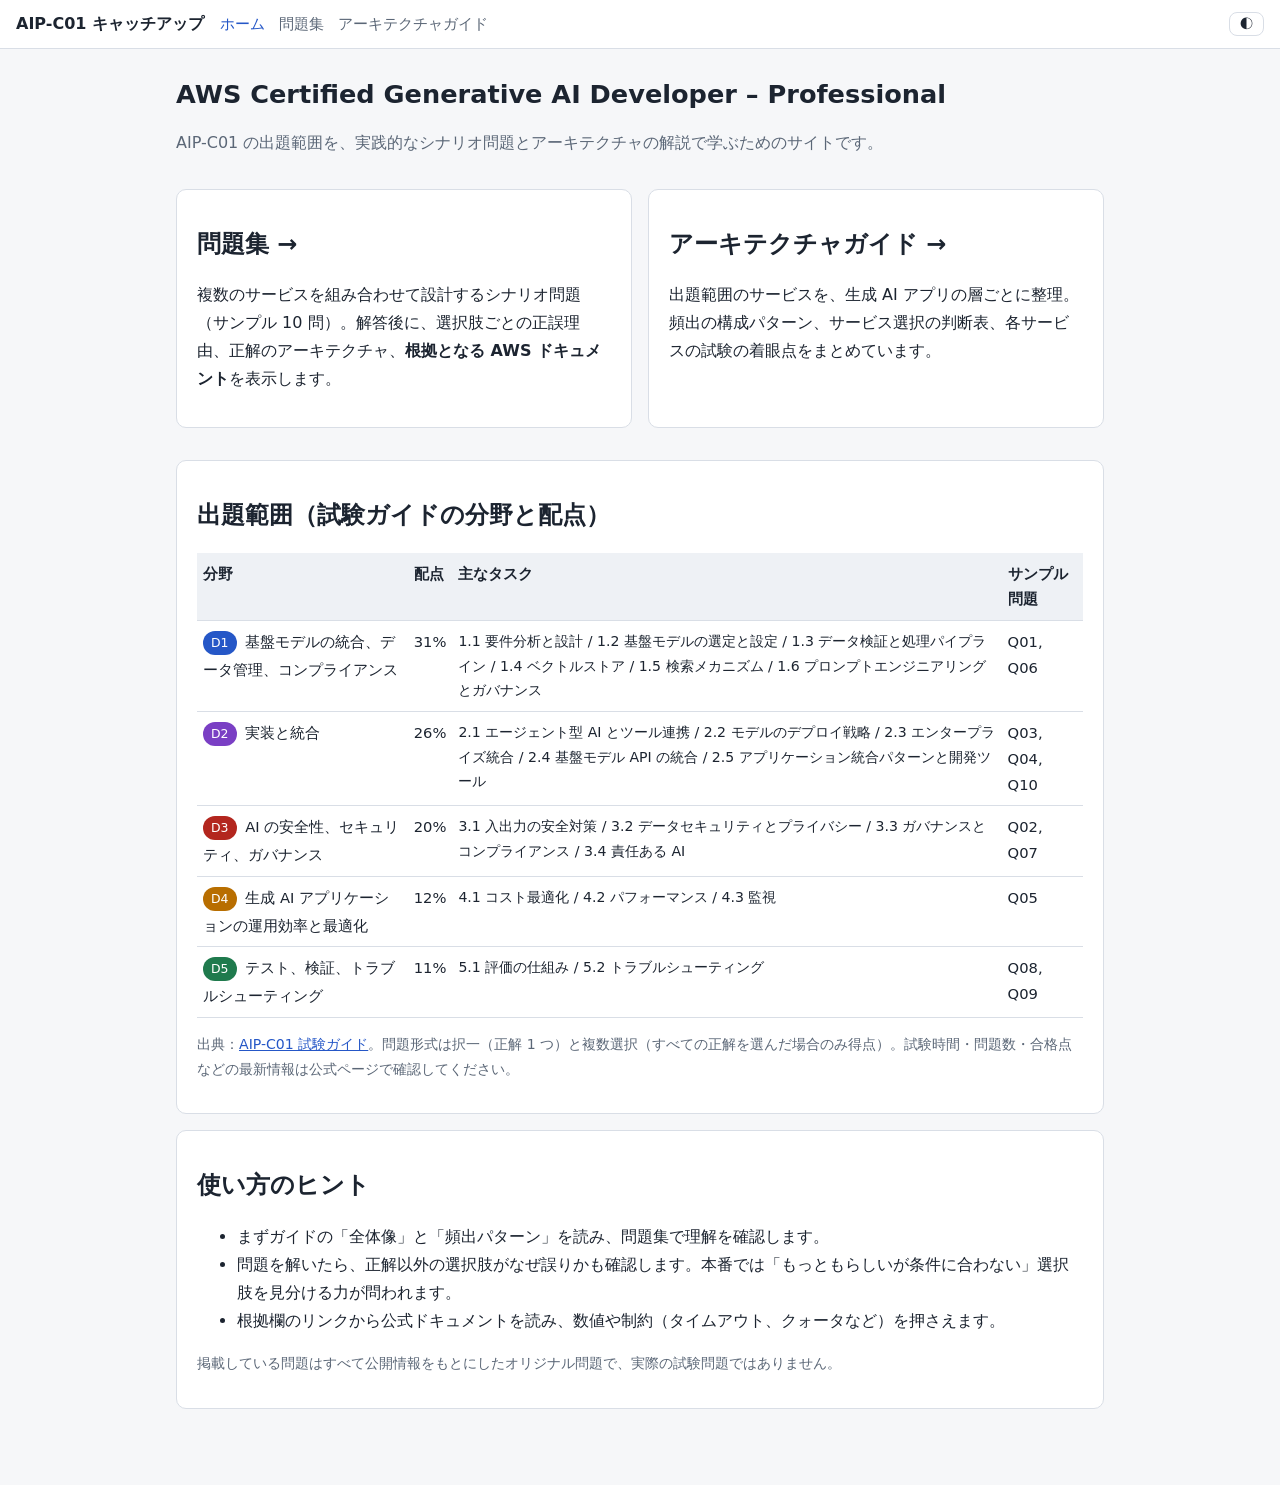
==== index.html @ c1d3a700 "Add AIP-C01 question bank (10 sample questions) and architecture guide - quiz.html: scenario questio" ====
<!doctype html>
<html lang="ja">
<head>
  <meta charset="utf-8">
  <meta name="viewport" content="width=device-width, initial-scale=1">
  <title>AIP-C01 キャッチアップ</title>
  <link rel="stylesheet" href="css/style.css">
  <script src="js/common.js"></script>
</head>
<body>
  <header class="topbar">
    <a href="index.html" class="brand">AIP-C01 キャッチアップ</a>
    <nav class="nav">
      <a href="index.html" class="active">ホーム</a>
      <a href="quiz.html">問題集</a>
      <a href="guide.html">アーキテクチャガイド</a>
    </nav>
    <span class="spacer"></span>
    <button id="themeBtn" class="icon-btn" type="button" aria-label="テーマ切替">◐</button>
  </header>

  <main class="wrap">
    <div class="hero">
      <h1>AWS Certified Generative AI Developer – Professional</h1>
      <p class="muted">AIP-C01 の出題範囲を、実践的なシナリオ問題とアーキテクチャの解説で学ぶためのサイトです。</p>
    </div>

    <div class="grid">
      <a class="card" href="quiz.html" style="text-decoration:none;color:inherit">
        <h2>問題集 →</h2>
        <p>複数のサービスを組み合わせて設計するシナリオ問題（サンプル 10 問）。解答後に、選択肢ごとの正誤理由、正解のアーキテクチャ、<b>根拠となる AWS ドキュメント</b>を表示します。</p>
      </a>
      <a class="card" href="guide.html" style="text-decoration:none;color:inherit">
        <h2>アーキテクチャガイド →</h2>
        <p>出題範囲のサービスを、生成 AI アプリの層ごとに整理。頻出の構成パターン、サービス選択の判断表、各サービスの試験の着眼点をまとめています。</p>
      </a>
    </div>

    <div class="card">
      <h2>出題範囲（試験ガイドの分野と配点）</h2>
      <div class="table-scroll"><table>
        <thead><tr><th>分野</th><th>配点</th><th>主なタスク</th><th>サンプル問題</th></tr></thead>
        <tbody>
          <tr><td><span class="tag dtag d1">D1</span> 基盤モデルの統合、データ管理、コンプライアンス</td><td>31%</td><td class="small">1.1 要件分析と設計 / 1.2 基盤モデルの選定と設定 / 1.3 データ検証と処理パイプライン / 1.4 ベクトルストア / 1.5 検索メカニズム / 1.6 プロンプトエンジニアリングとガバナンス</td><td>Q01, Q06</td></tr>
          <tr><td><span class="tag dtag d2">D2</span> 実装と統合</td><td>26%</td><td class="small">2.1 エージェント型 AI とツール連携 / 2.2 モデルのデプロイ戦略 / 2.3 エンタープライズ統合 / 2.4 基盤モデル API の統合 / 2.5 アプリケーション統合パターンと開発ツール</td><td>Q03, Q04, Q10</td></tr>
          <tr><td><span class="tag dtag d3">D3</span> AI の安全性、セキュリティ、ガバナンス</td><td>20%</td><td class="small">3.1 入出力の安全対策 / 3.2 データセキュリティとプライバシー / 3.3 ガバナンスとコンプライアンス / 3.4 責任ある AI</td><td>Q02, Q07</td></tr>
          <tr><td><span class="tag dtag d4">D4</span> 生成 AI アプリケーションの運用効率と最適化</td><td>12%</td><td class="small">4.1 コスト最適化 / 4.2 パフォーマンス / 4.3 監視</td><td>Q05</td></tr>
          <tr><td><span class="tag dtag d5">D5</span> テスト、検証、トラブルシューティング</td><td>11%</td><td class="small">5.1 評価の仕組み / 5.2 トラブルシューティング</td><td>Q08, Q09</td></tr>
        </tbody>
      </table></div>
      <p class="small muted">出典：<a href="https://docs.aws.amazon.com/ja_jp/aws-certification/latest/ai-professional-01/ai-professional-01.html" target="_blank" rel="noopener">AIP-C01 試験ガイド</a>。問題形式は択一（正解 1 つ）と複数選択（すべての正解を選んだ場合のみ得点）。試験時間・問題数・合格点などの最新情報は公式ページで確認してください。</p>
    </div>

    <div class="card">
      <h2>使い方のヒント</h2>
      <ul>
        <li>まずガイドの「全体像」と「頻出パターン」を読み、問題集で理解を確認します。</li>
        <li>問題を解いたら、正解以外の選択肢がなぜ誤りかも確認します。本番では「もっともらしいが条件に合わない」選択肢を見分ける力が問われます。</li>
        <li>根拠欄のリンクから公式ドキュメントを読み、数値や制約（タイムアウト、クォータなど）を押さえます。</li>
      </ul>
      <p class="small muted">掲載している問題はすべて公開情報をもとにしたオリジナル問題で、実際の試験問題ではありません。</p>
    </div>
  </main>
</body>
</html>
---- css/style.css ----
[hidden] { display: none !important; }
:root {
  --bg: #f6f7f9;
  --surface: #ffffff;
  --surface-2: #eef1f5;
  --text: #1c2430;
  --muted: #5b6777;
  --border: #d9dee6;
  --accent: #2557c7;
  --accent-soft: #e5edfc;
  --ok: #1f7a4d;
  --ok-soft: #e3f4ea;
  --ng: #b3261e;
  --ng-soft: #fbe7e5;
  --warn-soft: #fff4d6;
  --radius: 10px;
  --d1: #2557c7; --d2: #7a3fc4; --d3: #b3261e; --d4: #b86e00; --d5: #1f7a4d;
}
@media (prefers-color-scheme: dark) {
  :root:not([data-theme="light"]) {
    --bg: #12161c; --surface: #1b2129; --surface-2: #232a34; --text: #e6eaf0; --muted: #9aa5b4;
    --border: #2f3844; --accent: #7ea6ff; --accent-soft: #1f2c47; --ok: #5cc98f; --ok-soft: #173326;
    --ng: #ff8a80; --ng-soft: #3a1d1b; --warn-soft: #3a3016;
    --d1: #7ea6ff; --d2: #c39bff; --d3: #ff8a80; --d4: #ffbf5c; --d5: #5cc98f;
  }
}
:root[data-theme="dark"] {
  --bg: #12161c; --surface: #1b2129; --surface-2: #232a34; --text: #e6eaf0; --muted: #9aa5b4;
  --border: #2f3844; --accent: #7ea6ff; --accent-soft: #1f2c47; --ok: #5cc98f; --ok-soft: #173326;
  --ng: #ff8a80; --ng-soft: #3a1d1b; --warn-soft: #3a3016;
  --d1: #7ea6ff; --d2: #c39bff; --d3: #ff8a80; --d4: #ffbf5c; --d5: #5cc98f;
}

* { box-sizing: border-box; }
html { -webkit-text-size-adjust: 100%; }
body {
  margin: 0; background: var(--bg); color: var(--text);
  font-family: system-ui, -apple-system, "Hiragino Sans", "Noto Sans JP", "Yu Gothic UI", sans-serif;
  line-height: 1.75; font-size: 16px;
}
a { color: var(--accent); }
h1, h2, h3, h4 { line-height: 1.4; }
code { background: var(--surface-2); padding: 0 4px; border-radius: 4px; font-size: .92em; }

.topbar {
  position: sticky; top: 0; z-index: 10; background: var(--surface); border-bottom: 1px solid var(--border);
  display: flex; align-items: center; gap: 16px; padding: 10px 16px; flex-wrap: wrap;
}
.brand { font-weight: 700; text-decoration: none; color: var(--text); }
.nav { display: flex; gap: 14px; flex-wrap: wrap; font-size: .95rem; }
.nav a { text-decoration: none; color: var(--muted); }
.nav a.active, .nav a:hover { color: var(--accent); }
.spacer { flex: 1; }
.icon-btn { background: none; border: 1px solid var(--border); color: var(--text); border-radius: 8px; padding: 2px 10px; cursor: pointer; }

.wrap { max-width: 960px; margin: 0 auto; padding: 20px 16px 60px; }
.card { background: var(--surface); border: 1px solid var(--border); border-radius: var(--radius); padding: 18px 20px; margin: 16px 0; }
.muted { color: var(--muted); }
.small { font-size: .88rem; }
.grid { display: grid; grid-template-columns: repeat(auto-fit, minmax(260px, 1fr)); gap: 16px; }
.hero h1 { margin: 8px 0 4px; font-size: 1.6rem; }

.btn { display: inline-block; border: 1px solid var(--border); background: var(--surface); color: var(--text);
  border-radius: 8px; padding: 8px 16px; cursor: pointer; font: inherit; text-decoration: none; }
.btn.primary { background: var(--accent); border-color: var(--accent); color: #fff; }
:root[data-theme="dark"] .btn.primary { color: #0d1320; }
@media (prefers-color-scheme: dark) { :root:not([data-theme="light"]) .btn.primary { color: #0d1320; } }
.btn:disabled { opacity: .5; cursor: not-allowed; }

table { width: 100%; border-collapse: collapse; font-size: .92rem; }
th, td { border-bottom: 1px solid var(--border); padding: 8px 6px; text-align: left; vertical-align: top; }
th { background: var(--surface-2); }
.table-scroll { overflow-x: auto; }

.tag { display: inline-block; font-size: .78rem; padding: 1px 8px; border-radius: 999px; background: var(--surface-2); color: var(--muted); margin: 2px 4px 2px 0; }
.dtag { color: #fff; }
.dtag.d1 { background: var(--d1); } .dtag.d2 { background: var(--d2); } .dtag.d3 { background: var(--d3); }
.dtag.d4 { background: var(--d4); } .dtag.d5 { background: var(--d5); }
:root[data-theme="dark"] .dtag { color: #0d1320; }
@media (prefers-color-scheme: dark) { :root:not([data-theme="light"]) .dtag { color: #0d1320; } }

/* ---- 問題集 ---- */
.qhead { display: flex; justify-content: space-between; align-items: center; gap: 8px; flex-wrap: wrap; }
.progress { height: 6px; background: var(--surface-2); border-radius: 999px; overflow: hidden; margin: 8px 0 14px; }
.progress > div { height: 100%; background: var(--accent); width: 0; transition: width .2s; }
.qtext { font-size: 1.05rem; font-weight: 600; margin: 8px 0; white-space: pre-wrap; }
.hint { color: var(--accent); font-weight: 600; font-size: .92rem; }
.choices { display: grid; gap: 10px; margin: 12px 0; }
.choice { display: flex; gap: 10px; align-items: flex-start; border: 1px solid var(--border); border-radius: 8px; padding: 10px 12px; cursor: pointer; background: var(--surface); }
.choice input { margin-top: 6px; }
.choice.sel { border-color: var(--accent); background: var(--accent-soft); }
.choice.correct { border-color: var(--ok); background: var(--ok-soft); }
.choice.wrong { border-color: var(--ng); background: var(--ng-soft); }
.choice .why { display: block; margin-top: 6px; font-size: .9rem; color: var(--muted); }
.choice .label { font-weight: 700; min-width: 1.4em; }
.actions { display: flex; gap: 10px; flex-wrap: wrap; justify-content: flex-end; }
.result-banner { font-weight: 700; padding: 8px 12px; border-radius: 8px; margin: 10px 0; }
.result-banner.ok { background: var(--ok-soft); color: var(--ok); }
.result-banner.ng { background: var(--ng-soft); color: var(--ng); }
.flow { counter-reset: step; list-style: none; padding: 0; margin: 8px 0; }
.flow li { position: relative; padding: 6px 10px 6px 40px; margin: 6px 0; background: var(--surface-2); border-radius: 8px; }
.flow li::before { counter-increment: step; content: counter(step); position: absolute; left: 10px; top: 7px;
  width: 22px; height: 22px; border-radius: 50%; background: var(--accent); color: var(--surface); font-size: .8rem; text-align: center; line-height: 22px; font-weight: 700; }
.evidence { border-left: 3px solid var(--accent); padding: 4px 0 4px 12px; margin: 10px 0; }
.evidence .point { display: block; font-size: .92rem; }
.filters { display: flex; gap: 8px; flex-wrap: wrap; }
.filters label { border: 1px solid var(--border); border-radius: 999px; padding: 2px 12px; cursor: pointer; font-size: .9rem; }
.filters input { margin-right: 4px; }
.score { font-size: 2rem; font-weight: 800; }
.review-item { border-top: 1px solid var(--border); padding: 10px 0; }

/* ---- ガイド ---- */
.toc { columns: 2 220px; font-size: .92rem; }
.toc a { text-decoration: none; }
.svc { border: 1px solid var(--border); border-radius: var(--radius); padding: 14px 16px; margin: 12px 0; background: var(--surface); }
.svc h4 { margin: 0 0 6px; font-size: 1.05rem; }
.svc dl { margin: 0; display: grid; grid-template-columns: 7.5em 1fr; gap: 4px 10px; font-size: .93rem; }
.svc dt { color: var(--muted); font-weight: 600; }
.svc dd { margin: 0; }
@media (max-width: 560px) { .svc dl { grid-template-columns: 1fr; } .svc dt { margin-top: 6px; } }
.cat { margin-top: 36px; }
.cat > h3 { border-bottom: 2px solid var(--accent); padding-bottom: 4px; }
.note { background: var(--warn-soft); border-radius: 8px; padding: 10px 14px; font-size: .92rem; }

.arch { display: flex; flex-wrap: wrap; align-items: stretch; gap: 6px; margin: 10px 0; }
.arch .node { background: var(--accent-soft); border: 1px solid var(--accent); border-radius: 8px; padding: 6px 10px; font-size: .88rem; flex: 0 1 auto; }
.arch .node b { display: block; font-size: .92rem; }
.arch .arrow { align-self: center; color: var(--muted); font-weight: 700; }
.arch .node.side { background: var(--surface-2); border-style: dashed; border-color: var(--border); }
.layers { display: grid; gap: 8px; }
.layer { display: grid; grid-template-columns: 9em 1fr; gap: 10px; align-items: center; }
.layer .lname { font-weight: 700; font-size: .9rem; }
.layer .lsvcs { display: flex; flex-wrap: wrap; gap: 6px; }
.layer .lsvcs span { background: var(--surface-2); border: 1px solid var(--border); border-radius: 6px; padding: 2px 8px; font-size: .85rem; }
@media (max-width: 560px) { .layer { grid-template-columns: 1fr; } }
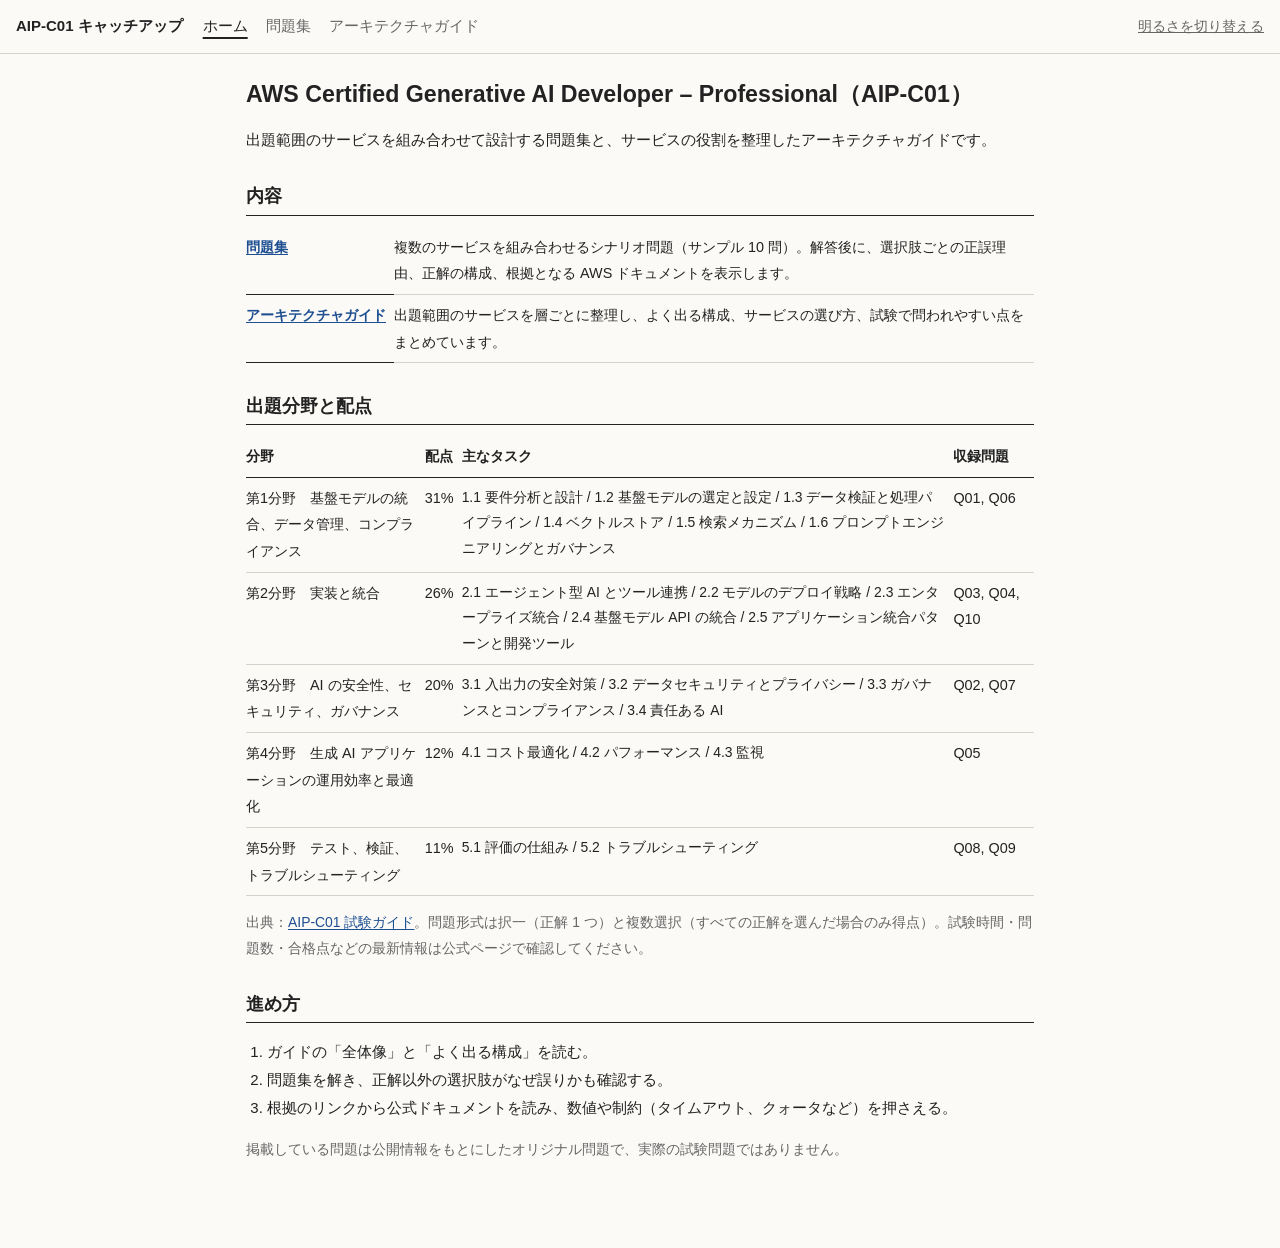
==== commit 7ab61f6e: "Plain study-book UI, balanced choice lengths, show exam domain and topic - Restyle all pages without" ====
--- a/index.html
+++ b/index.html
@@ -2,6 +2,8 @@
 <html lang="ja">
 <head>
   <meta charset="utf-8">
+  <meta http-equiv="Content-Security-Policy" content="default-src 'self'; script-src 'self'; style-src 'self' 'unsafe-inline'; img-src 'self' data:; object-src 'none'; base-uri 'none'; form-action 'none'">
+  <meta name="referrer" content="strict-origin-when-cross-origin">
   <meta name="viewport" content="width=device-width, initial-scale=1">
   <title>AIP-C01 キャッチアップ</title>
   <link rel="stylesheet" href="css/style.css">
@@ -16,50 +18,41 @@
       <a href="guide.html">アーキテクチャガイド</a>
     </nav>
     <span class="spacer"></span>
-    <button id="themeBtn" class="icon-btn" type="button" aria-label="テーマ切替">◐</button>
+    <button id="themeBtn" class="icon-btn" type="button">明るさを切り替える</button>
   </header>
 
   <main class="wrap">
-    <div class="hero">
-      <h1>AWS Certified Generative AI Developer – Professional</h1>
-      <p class="muted">AIP-C01 の出題範囲を、実践的なシナリオ問題とアーキテクチャの解説で学ぶためのサイトです。</p>
-    </div>
+    <h1>AWS Certified Generative AI Developer – Professional（AIP-C01）</h1>
+    <p>出題範囲のサービスを組み合わせて設計する問題集と、サービスの役割を整理したアーキテクチャガイドです。</p>
 
-    <div class="grid">
-      <a class="card" href="quiz.html" style="text-decoration:none;color:inherit">
-        <h2>問題集 →</h2>
-        <p>複数のサービスを組み合わせて設計するシナリオ問題（サンプル 10 問）。解答後に、選択肢ごとの正誤理由、正解のアーキテクチャ、<b>根拠となる AWS ドキュメント</b>を表示します。</p>
-      </a>
-      <a class="card" href="guide.html" style="text-decoration:none;color:inherit">
-        <h2>アーキテクチャガイド →</h2>
-        <p>出題範囲のサービスを、生成 AI アプリの層ごとに整理。頻出の構成パターン、サービス選択の判断表、各サービスの試験の着眼点をまとめています。</p>
-      </a>
-    </div>
+    <h2>内容</h2>
+    <table>
+      <tbody>
+        <tr><th><a href="quiz.html">問題集</a></th><td>複数のサービスを組み合わせるシナリオ問題（サンプル 10 問）。解答後に、選択肢ごとの正誤理由、正解の構成、根拠となる AWS ドキュメントを表示します。</td></tr>
+        <tr><th><a href="guide.html">アーキテクチャガイド</a></th><td>出題範囲のサービスを層ごとに整理し、よく出る構成、サービスの選び方、試験で問われやすい点をまとめています。</td></tr>
+      </tbody>
+    </table>
 
-    <div class="card">
-      <h2>出題範囲（試験ガイドの分野と配点）</h2>
-      <div class="table-scroll"><table>
-        <thead><tr><th>分野</th><th>配点</th><th>主なタスク</th><th>サンプル問題</th></tr></thead>
-        <tbody>
-          <tr><td><span class="tag dtag d1">D1</span> 基盤モデルの統合、データ管理、コンプライアンス</td><td>31%</td><td class="small">1.1 要件分析と設計 / 1.2 基盤モデルの選定と設定 / 1.3 データ検証と処理パイプライン / 1.4 ベクトルストア / 1.5 検索メカニズム / 1.6 プロンプトエンジニアリングとガバナンス</td><td>Q01, Q06</td></tr>
-          <tr><td><span class="tag dtag d2">D2</span> 実装と統合</td><td>26%</td><td class="small">2.1 エージェント型 AI とツール連携 / 2.2 モデルのデプロイ戦略 / 2.3 エンタープライズ統合 / 2.4 基盤モデル API の統合 / 2.5 アプリケーション統合パターンと開発ツール</td><td>Q03, Q04, Q10</td></tr>
-          <tr><td><span class="tag dtag d3">D3</span> AI の安全性、セキュリティ、ガバナンス</td><td>20%</td><td class="small">3.1 入出力の安全対策 / 3.2 データセキュリティとプライバシー / 3.3 ガバナンスとコンプライアンス / 3.4 責任ある AI</td><td>Q02, Q07</td></tr>
-          <tr><td><span class="tag dtag d4">D4</span> 生成 AI アプリケーションの運用効率と最適化</td><td>12%</td><td class="small">4.1 コスト最適化 / 4.2 パフォーマンス / 4.3 監視</td><td>Q05</td></tr>
-          <tr><td><span class="tag dtag d5">D5</span> テスト、検証、トラブルシューティング</td><td>11%</td><td class="small">5.1 評価の仕組み / 5.2 トラブルシューティング</td><td>Q08, Q09</td></tr>
-        </tbody>
-      </table></div>
-      <p class="small muted">出典：<a href="https://docs.aws.amazon.com/ja_jp/aws-certification/latest/ai-professional-01/ai-professional-01.html" target="_blank" rel="noopener">AIP-C01 試験ガイド</a>。問題形式は択一（正解 1 つ）と複数選択（すべての正解を選んだ場合のみ得点）。試験時間・問題数・合格点などの最新情報は公式ページで確認してください。</p>
-    </div>
+    <h2>出題分野と配点</h2>
+    <div class="table-scroll"><table>
+      <thead><tr><th>分野</th><th>配点</th><th>主なタスク</th><th>収録問題</th></tr></thead>
+      <tbody>
+        <tr><td>第1分野　基盤モデルの統合、データ管理、コンプライアンス</td><td>31%</td><td class="small">1.1 要件分析と設計 / 1.2 基盤モデルの選定と設定 / 1.3 データ検証と処理パイプライン / 1.4 ベクトルストア / 1.5 検索メカニズム / 1.6 プロンプトエンジニアリングとガバナンス</td><td>Q01, Q06</td></tr>
+        <tr><td>第2分野　実装と統合</td><td>26%</td><td class="small">2.1 エージェント型 AI とツール連携 / 2.2 モデルのデプロイ戦略 / 2.3 エンタープライズ統合 / 2.4 基盤モデル API の統合 / 2.5 アプリケーション統合パターンと開発ツール</td><td>Q03, Q04, Q10</td></tr>
+        <tr><td>第3分野　AI の安全性、セキュリティ、ガバナンス</td><td>20%</td><td class="small">3.1 入出力の安全対策 / 3.2 データセキュリティとプライバシー / 3.3 ガバナンスとコンプライアンス / 3.4 責任ある AI</td><td>Q02, Q07</td></tr>
+        <tr><td>第4分野　生成 AI アプリケーションの運用効率と最適化</td><td>12%</td><td class="small">4.1 コスト最適化 / 4.2 パフォーマンス / 4.3 監視</td><td>Q05</td></tr>
+        <tr><td>第5分野　テスト、検証、トラブルシューティング</td><td>11%</td><td class="small">5.1 評価の仕組み / 5.2 トラブルシューティング</td><td>Q08, Q09</td></tr>
+      </tbody>
+    </table></div>
+    <p class="small muted">出典：<a href="https://docs.aws.amazon.com/ja_jp/aws-certification/latest/ai-professional-01/ai-professional-01.html" target="_blank" rel="noopener">AIP-C01 試験ガイド</a>。問題形式は択一（正解 1 つ）と複数選択（すべての正解を選んだ場合のみ得点）。試験時間・問題数・合格点などの最新情報は公式ページで確認してください。</p>
 
-    <div class="card">
-      <h2>使い方のヒント</h2>
-      <ul>
-        <li>まずガイドの「全体像」と「頻出パターン」を読み、問題集で理解を確認します。</li>
-        <li>問題を解いたら、正解以外の選択肢がなぜ誤りかも確認します。本番では「もっともらしいが条件に合わない」選択肢を見分ける力が問われます。</li>
-        <li>根拠欄のリンクから公式ドキュメントを読み、数値や制約（タイムアウト、クォータなど）を押さえます。</li>
-      </ul>
-      <p class="small muted">掲載している問題はすべて公開情報をもとにしたオリジナル問題で、実際の試験問題ではありません。</p>
-    </div>
+    <h2>進め方</h2>
+    <ol>
+      <li>ガイドの「全体像」と「よく出る構成」を読む。</li>
+      <li>問題集を解き、正解以外の選択肢がなぜ誤りかも確認する。</li>
+      <li>根拠のリンクから公式ドキュメントを読み、数値や制約（タイムアウト、クォータなど）を押さえる。</li>
+    </ol>
+    <p class="small muted">掲載している問題は公開情報をもとにしたオリジナル問題で、実際の試験問題ではありません。</p>
   </main>
 </body>
 </html>
--- a/css/style.css
+++ b/css/style.css
@@ -1,135 +1,131 @@
 [hidden] { display: none !important; }
+
+/* 参考書のような落ち着いた紙面を目指す。角丸・影・ピル型のバッジは使わない */
 :root {
-  --bg: #f6f7f9;
-  --surface: #ffffff;
-  --surface-2: #eef1f5;
-  --text: #1c2430;
-  --muted: #5b6777;
-  --border: #d9dee6;
-  --accent: #2557c7;
-  --accent-soft: #e5edfc;
-  --ok: #1f7a4d;
-  --ok-soft: #e3f4ea;
-  --ng: #b3261e;
-  --ng-soft: #fbe7e5;
-  --warn-soft: #fff4d6;
-  --radius: 10px;
-  --d1: #2557c7; --d2: #7a3fc4; --d3: #b3261e; --d4: #b86e00; --d5: #1f7a4d;
+  --bg: #fbfaf7;
+  --text: #222;
+  --muted: #666;
+  --rule: #d6d3cc;
+  --rule-strong: #222;
+  --accent: #1d4f91;
+  --mark: #f3efe4;
+  --ok: #1e6b3a;
+  --ng: #a3271f;
 }
 @media (prefers-color-scheme: dark) {
   :root:not([data-theme="light"]) {
-    --bg: #12161c; --surface: #1b2129; --surface-2: #232a34; --text: #e6eaf0; --muted: #9aa5b4;
-    --border: #2f3844; --accent: #7ea6ff; --accent-soft: #1f2c47; --ok: #5cc98f; --ok-soft: #173326;
-    --ng: #ff8a80; --ng-soft: #3a1d1b; --warn-soft: #3a3016;
-    --d1: #7ea6ff; --d2: #c39bff; --d3: #ff8a80; --d4: #ffbf5c; --d5: #5cc98f;
+    --bg: #1a1a1a; --text: #e4e2dd; --muted: #a29f98; --rule: #3a3936; --rule-strong: #e4e2dd;
+    --accent: #8fb4e6; --mark: #2a2824; --ok: #7cc493; --ng: #ef8a80;
   }
 }
 :root[data-theme="dark"] {
-  --bg: #12161c; --surface: #1b2129; --surface-2: #232a34; --text: #e6eaf0; --muted: #9aa5b4;
-  --border: #2f3844; --accent: #7ea6ff; --accent-soft: #1f2c47; --ok: #5cc98f; --ok-soft: #173326;
-  --ng: #ff8a80; --ng-soft: #3a1d1b; --warn-soft: #3a3016;
-  --d1: #7ea6ff; --d2: #c39bff; --d3: #ff8a80; --d4: #ffbf5c; --d5: #5cc98f;
+  --bg: #1a1a1a; --text: #e4e2dd; --muted: #a29f98; --rule: #3a3936; --rule-strong: #e4e2dd;
+  --accent: #8fb4e6; --mark: #2a2824; --ok: #7cc493; --ng: #ef8a80;
 }
 
 * { box-sizing: border-box; }
 html { -webkit-text-size-adjust: 100%; }
 body {
   margin: 0; background: var(--bg); color: var(--text);
-  font-family: system-ui, -apple-system, "Hiragino Sans", "Noto Sans JP", "Yu Gothic UI", sans-serif;
-  line-height: 1.75; font-size: 16px;
+  font-family: "Hiragino Sans", "Hiragino Kaku Gothic ProN", "Noto Sans JP", "Yu Gothic", Meiryo, sans-serif;
+  font-size: 15px; line-height: 1.85;
 }
-a { color: var(--accent); }
-h1, h2, h3, h4 { line-height: 1.4; }
-code { background: var(--surface-2); padding: 0 4px; border-radius: 4px; font-size: .92em; }
+a { color: var(--accent); text-underline-offset: 2px; }
+h1, h2, h3, h4 { line-height: 1.45; font-weight: 700; }
+h1 { font-size: 1.45rem; margin: 0 0 .4em; }
+h2 { font-size: 1.15rem; margin: 1.6em 0 .6em; padding-bottom: .25em; border-bottom: 1px solid var(--rule-strong); }
+h3 { font-size: 1rem; margin: 1.4em 0 .4em; }
+h4 { font-size: .98rem; margin: 0 0 .3em; }
+code { font-family: ui-monospace, Menlo, Consolas, monospace; font-size: .88em; background: var(--mark); padding: 0 3px; }
+ul, ol { padding-left: 1.4em; }
 
-.topbar {
-  position: sticky; top: 0; z-index: 10; background: var(--surface); border-bottom: 1px solid var(--border);
-  display: flex; align-items: center; gap: 16px; padding: 10px 16px; flex-wrap: wrap;
-}
-.brand { font-weight: 700; text-decoration: none; color: var(--text); }
-.nav { display: flex; gap: 14px; flex-wrap: wrap; font-size: .95rem; }
-.nav a { text-decoration: none; color: var(--muted); }
-.nav a.active, .nav a:hover { color: var(--accent); }
+/* ヘッダー */
+.topbar { border-bottom: 1px solid var(--rule); background: var(--bg); }
+.topbar-inner, .topbar { display: flex; align-items: baseline; gap: 20px; flex-wrap: wrap; padding: 12px 16px; }
+.brand { font-weight: 700; color: var(--text); text-decoration: none; }
+.nav { display: flex; gap: 18px; flex-wrap: wrap; font-size: .93rem; }
+.nav a { color: var(--muted); text-decoration: none; }
+.nav a:hover { color: var(--text); }
+.nav a.active { color: var(--text); text-decoration: underline; text-decoration-thickness: 2px; text-underline-offset: 6px; }
 .spacer { flex: 1; }
-.icon-btn { background: none; border: 1px solid var(--border); color: var(--text); border-radius: 8px; padding: 2px 10px; cursor: pointer; }
+.icon-btn { background: none; border: none; color: var(--muted); font: inherit; font-size: .85rem; cursor: pointer; padding: 0; text-decoration: underline; }
 
-.wrap { max-width: 960px; margin: 0 auto; padding: 20px 16px 60px; }
-.card { background: var(--surface); border: 1px solid var(--border); border-radius: var(--radius); padding: 18px 20px; margin: 16px 0; }
+/* 本文 */
+.wrap { max-width: 820px; margin: 0 auto; padding: 24px 16px 72px; }
+.hero { margin-bottom: 8px; }
+.hero h1 { font-size: 1.45rem; }
+.card { margin: 0 0 28px; }
 .muted { color: var(--muted); }
-.small { font-size: .88rem; }
-.grid { display: grid; grid-template-columns: repeat(auto-fit, minmax(260px, 1fr)); gap: 16px; }
-.hero h1 { margin: 8px 0 4px; font-size: 1.6rem; }
+.small { font-size: .87rem; }
+.note { border-left: 3px solid var(--rule-strong); padding: 2px 0 2px 12px; font-size: .9rem; color: var(--muted); margin: 16px 0; }
 
-.btn { display: inline-block; border: 1px solid var(--border); background: var(--surface); color: var(--text);
-  border-radius: 8px; padding: 8px 16px; cursor: pointer; font: inherit; text-decoration: none; }
-.btn.primary { background: var(--accent); border-color: var(--accent); color: #fff; }
-:root[data-theme="dark"] .btn.primary { color: #0d1320; }
-@media (prefers-color-scheme: dark) { :root:not([data-theme="light"]) .btn.primary { color: #0d1320; } }
-.btn:disabled { opacity: .5; cursor: not-allowed; }
+.btn { display: inline-block; font: inherit; font-size: .93rem; padding: 6px 16px; cursor: pointer;
+  border: 1px solid var(--rule-strong); background: transparent; color: var(--text); border-radius: 2px; text-decoration: none; }
+.btn.primary { background: var(--rule-strong); color: var(--bg); }
+.btn:disabled { opacity: .4; cursor: not-allowed; }
+.actions { display: flex; gap: 10px; flex-wrap: wrap; margin-top: 14px; }
 
-table { width: 100%; border-collapse: collapse; font-size: .92rem; }
-th, td { border-bottom: 1px solid var(--border); padding: 8px 6px; text-align: left; vertical-align: top; }
-th { background: var(--surface-2); }
+table { width: 100%; border-collapse: collapse; font-size: .9rem; }
+th, td { border-bottom: 1px solid var(--rule); padding: 7px 8px 7px 0; text-align: left; vertical-align: top; }
+th { border-bottom: 1px solid var(--rule-strong); font-weight: 700; white-space: nowrap; }
 .table-scroll { overflow-x: auto; }
 
-.tag { display: inline-block; font-size: .78rem; padding: 1px 8px; border-radius: 999px; background: var(--surface-2); color: var(--muted); margin: 2px 4px 2px 0; }
-.dtag { color: #fff; }
-.dtag.d1 { background: var(--d1); } .dtag.d2 { background: var(--d2); } .dtag.d3 { background: var(--d3); }
-.dtag.d4 { background: var(--d4); } .dtag.d5 { background: var(--d5); }
-:root[data-theme="dark"] .dtag { color: #0d1320; }
-@media (prefers-color-scheme: dark) { :root:not([data-theme="light"]) .dtag { color: #0d1320; } }
+/* 分野などのラベル：文字だけで示す */
+.tag, .dtag { font-size: .85rem; color: var(--muted); }
+.tag + .tag::before { content: "／"; margin: 0 .3em; color: var(--rule); }
 
 /* ---- 問題集 ---- */
-.qhead { display: flex; justify-content: space-between; align-items: center; gap: 8px; flex-wrap: wrap; }
-.progress { height: 6px; background: var(--surface-2); border-radius: 999px; overflow: hidden; margin: 8px 0 14px; }
-.progress > div { height: 100%; background: var(--accent); width: 0; transition: width .2s; }
-.qtext { font-size: 1.05rem; font-weight: 600; margin: 8px 0; white-space: pre-wrap; }
-.hint { color: var(--accent); font-weight: 600; font-size: .92rem; }
-.choices { display: grid; gap: 10px; margin: 12px 0; }
-.choice { display: flex; gap: 10px; align-items: flex-start; border: 1px solid var(--border); border-radius: 8px; padding: 10px 12px; cursor: pointer; background: var(--surface); }
-.choice input { margin-top: 6px; }
-.choice.sel { border-color: var(--accent); background: var(--accent-soft); }
-.choice.correct { border-color: var(--ok); background: var(--ok-soft); }
-.choice.wrong { border-color: var(--ng); background: var(--ng-soft); }
-.choice .why { display: block; margin-top: 6px; font-size: .9rem; color: var(--muted); }
-.choice .label { font-weight: 700; min-width: 1.4em; }
-.actions { display: flex; gap: 10px; flex-wrap: wrap; justify-content: flex-end; }
-.result-banner { font-weight: 700; padding: 8px 12px; border-radius: 8px; margin: 10px 0; }
-.result-banner.ok { background: var(--ok-soft); color: var(--ok); }
-.result-banner.ng { background: var(--ng-soft); color: var(--ng); }
-.flow { counter-reset: step; list-style: none; padding: 0; margin: 8px 0; }
-.flow li { position: relative; padding: 6px 10px 6px 40px; margin: 6px 0; background: var(--surface-2); border-radius: 8px; }
-.flow li::before { counter-increment: step; content: counter(step); position: absolute; left: 10px; top: 7px;
-  width: 22px; height: 22px; border-radius: 50%; background: var(--accent); color: var(--surface); font-size: .8rem; text-align: center; line-height: 22px; font-weight: 700; }
-.evidence { border-left: 3px solid var(--accent); padding: 4px 0 4px 12px; margin: 10px 0; }
-.evidence .point { display: block; font-size: .92rem; }
-.filters { display: flex; gap: 8px; flex-wrap: wrap; }
-.filters label { border: 1px solid var(--border); border-radius: 999px; padding: 2px 12px; cursor: pointer; font-size: .9rem; }
-.filters input { margin-right: 4px; }
-.score { font-size: 2rem; font-weight: 800; }
-.review-item { border-top: 1px solid var(--border); padding: 10px 0; }
+.filters { display: grid; gap: 2px; font-size: .93rem; }
+.filters label { cursor: pointer; }
+.qhead { display: flex; justify-content: space-between; gap: 8px; font-size: .88rem; color: var(--muted); }
+.progress { height: 2px; background: var(--rule); margin: 6px 0 18px; }
+.progress > div { height: 100%; background: var(--rule-strong); width: 0; }
+
+.meta { width: 100%; font-size: .87rem; margin-bottom: 16px; }
+.meta th { width: 6.5em; color: var(--muted); font-weight: 400; border-bottom: 1px solid var(--rule); white-space: nowrap; }
+.meta td { padding-right: 0; }
+
+.qtext { font-size: 1rem; margin: 0 0 6px; white-space: pre-wrap; }
+.hint { font-size: .9rem; font-weight: 700; margin: 0 0 10px; }
+.choices { border-top: 1px solid var(--rule); }
+.choice { display: flex; gap: 10px; align-items: flex-start; padding: 10px 6px; border-bottom: 1px solid var(--rule); cursor: pointer; }
+.choice input { margin-top: 7px; }
+.choice .label { font-weight: 700; min-width: 1.6em; }
+.choice.sel { background: var(--mark); }
+.choice.correct { box-shadow: inset 3px 0 0 var(--ok); }
+.choice.wrong { box-shadow: inset 3px 0 0 var(--ng); }
+.choice .why { display: block; margin-top: 4px; font-size: .88rem; color: var(--muted); }
+.choice .why b { font-weight: 700; }
+.choice.correct .why b { color: var(--ok); }
+.choice.wrong .why b, .choice .why b.ng { color: var(--ng); }
+
+.result-line { font-weight: 700; margin: 20px 0 4px; }
+.result-line.ok { color: var(--ok); }
+.result-line.ng { color: var(--ng); }
+.flow { padding-left: 1.6em; }
+.flow li { margin: 2px 0; }
+.evidence { margin: 10px 0; }
+.evidence .point { display: block; font-size: .9rem; color: var(--muted); }
+.score { font-size: 1.8rem; font-weight: 700; }
+.review-item { border-bottom: 1px solid var(--rule); padding: 8px 0; }
 
 /* ---- ガイド ---- */
-.toc { columns: 2 220px; font-size: .92rem; }
+.toc { columns: 2 220px; font-size: .93rem; }
 .toc a { text-decoration: none; }
-.svc { border: 1px solid var(--border); border-radius: var(--radius); padding: 14px 16px; margin: 12px 0; background: var(--surface); }
-.svc h4 { margin: 0 0 6px; font-size: 1.05rem; }
-.svc dl { margin: 0; display: grid; grid-template-columns: 7.5em 1fr; gap: 4px 10px; font-size: .93rem; }
-.svc dt { color: var(--muted); font-weight: 600; }
+.cat { margin-top: 8px; }
+.cat > h3 { font-size: 1.15rem; margin: 2em 0 .6em; padding-bottom: .25em; border-bottom: 1px solid var(--rule-strong); }
+.svc { padding: 12px 0 14px; border-bottom: 1px solid var(--rule); }
+.svc dl { margin: 0; display: grid; grid-template-columns: 6.5em 1fr; gap: 3px 12px; font-size: .92rem; }
+.svc dt { color: var(--muted); }
 .svc dd { margin: 0; }
 @media (max-width: 560px) { .svc dl { grid-template-columns: 1fr; } .svc dt { margin-top: 6px; } }
-.cat { margin-top: 36px; }
-.cat > h3 { border-bottom: 2px solid var(--accent); padding-bottom: 4px; }
-.note { background: var(--warn-soft); border-radius: 8px; padding: 10px 14px; font-size: .92rem; }
 
-.arch { display: flex; flex-wrap: wrap; align-items: stretch; gap: 6px; margin: 10px 0; }
-.arch .node { background: var(--accent-soft); border: 1px solid var(--accent); border-radius: 8px; padding: 6px 10px; font-size: .88rem; flex: 0 1 auto; }
-.arch .node b { display: block; font-size: .92rem; }
-.arch .arrow { align-self: center; color: var(--muted); font-weight: 700; }
-.arch .node.side { background: var(--surface-2); border-style: dashed; border-color: var(--border); }
-.layers { display: grid; gap: 8px; }
-.layer { display: grid; grid-template-columns: 9em 1fr; gap: 10px; align-items: center; }
-.layer .lname { font-weight: 700; font-size: .9rem; }
-.layer .lsvcs { display: flex; flex-wrap: wrap; gap: 6px; }
-.layer .lsvcs span { background: var(--surface-2); border: 1px solid var(--border); border-radius: 6px; padding: 2px 8px; font-size: .85rem; }
-@media (max-width: 560px) { .layer { grid-template-columns: 1fr; } }
+/* 構成の流れ：箱ではなく文字と矢印で示す */
+.arch { font-size: .9rem; padding: 8px 0; margin: 6px 0; border-top: 1px dotted var(--rule); border-bottom: 1px dotted var(--rule); }
+.arch .node { display: inline; }
+.arch .node b { font-weight: 700; }
+.arch .node b::after { content: " "; }
+.arch .node:not(b) { color: var(--text); }
+.arch .arrow { margin: 0 .5em; color: var(--muted); }
+.arch .node.side { display: block; color: var(--muted); font-size: .85rem; margin-top: 4px; }
+.arch .node.side::before { content: "補助："; }
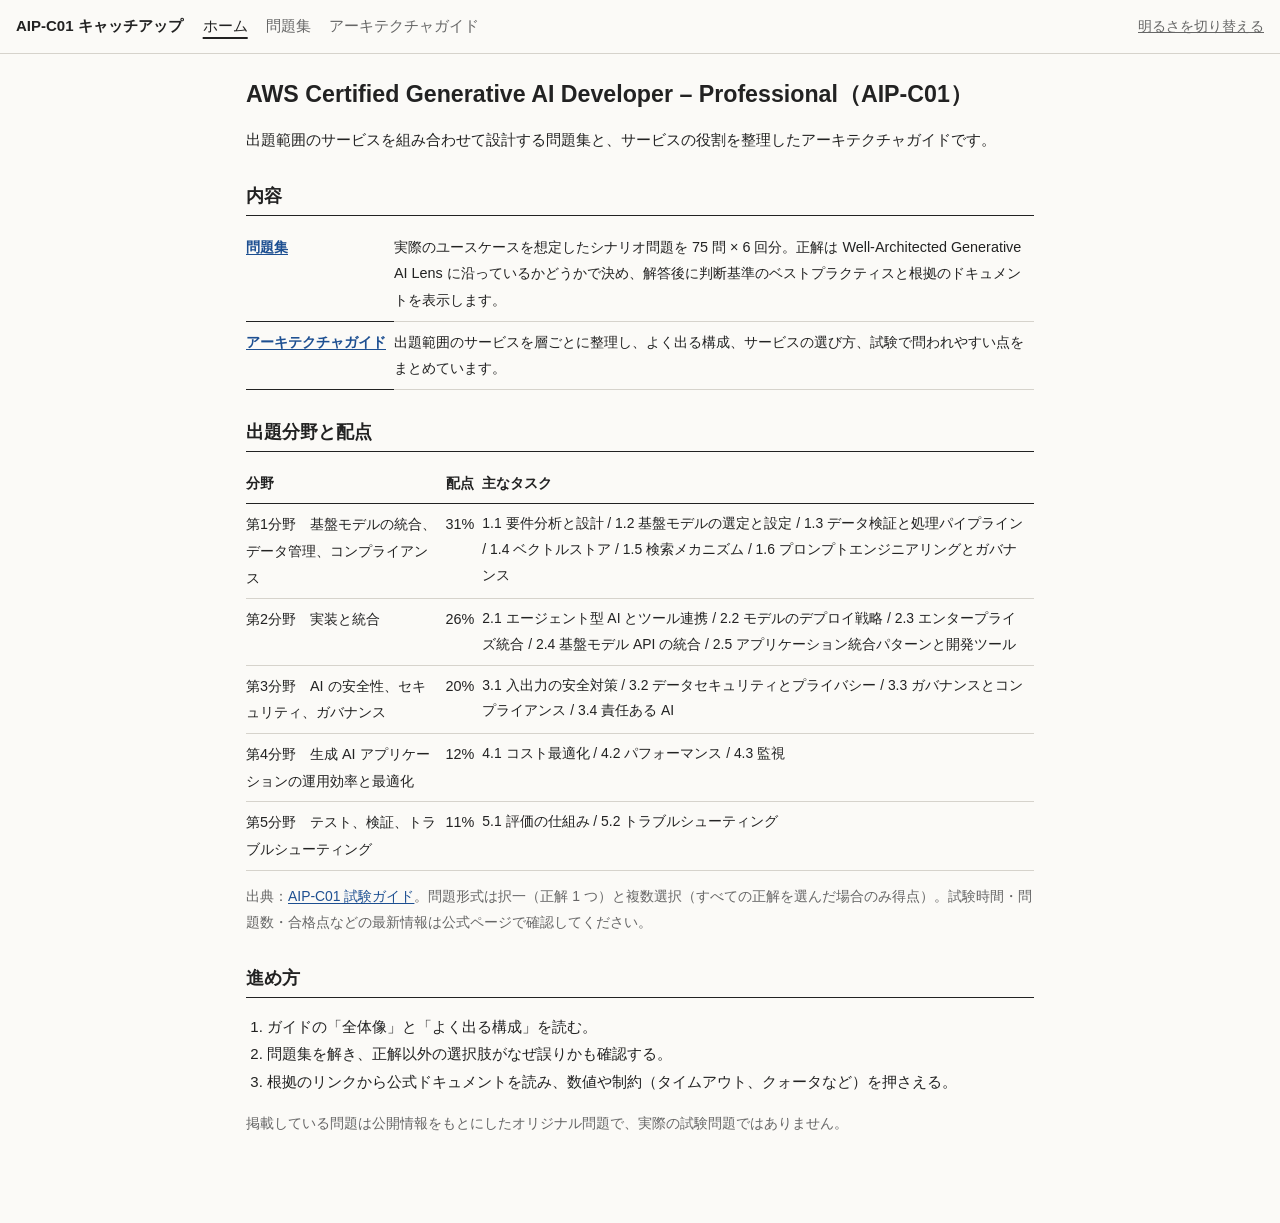
==== commit cd14e714: "Add exam set 1 (75 questions) graded against the Well-Architected Generative AI Lens - data/meta.js:" ====
--- a/index.html
+++ b/index.html
@@ -28,20 +28,20 @@
     <h2>内容</h2>
     <table>
       <tbody>
-        <tr><th><a href="quiz.html">問題集</a></th><td>複数のサービスを組み合わせるシナリオ問題（サンプル 10 問）。解答後に、選択肢ごとの正誤理由、正解の構成、根拠となる AWS ドキュメントを表示します。</td></tr>
+        <tr><th><a href="quiz.html">問題集</a></th><td>実際のユースケースを想定したシナリオ問題を 75 問 × 6 回分。正解は Well-Architected Generative AI Lens に沿っているかどうかで決め、解答後に判断基準のベストプラクティスと根拠のドキュメントを表示します。</td></tr>
         <tr><th><a href="guide.html">アーキテクチャガイド</a></th><td>出題範囲のサービスを層ごとに整理し、よく出る構成、サービスの選び方、試験で問われやすい点をまとめています。</td></tr>
       </tbody>
     </table>
 
     <h2>出題分野と配点</h2>
     <div class="table-scroll"><table>
-      <thead><tr><th>分野</th><th>配点</th><th>主なタスク</th><th>収録問題</th></tr></thead>
+      <thead><tr><th>分野</th><th>配点</th><th>主なタスク</th></tr></thead>
       <tbody>
-        <tr><td>第1分野　基盤モデルの統合、データ管理、コンプライアンス</td><td>31%</td><td class="small">1.1 要件分析と設計 / 1.2 基盤モデルの選定と設定 / 1.3 データ検証と処理パイプライン / 1.4 ベクトルストア / 1.5 検索メカニズム / 1.6 プロンプトエンジニアリングとガバナンス</td><td>Q01, Q06</td></tr>
-        <tr><td>第2分野　実装と統合</td><td>26%</td><td class="small">2.1 エージェント型 AI とツール連携 / 2.2 モデルのデプロイ戦略 / 2.3 エンタープライズ統合 / 2.4 基盤モデル API の統合 / 2.5 アプリケーション統合パターンと開発ツール</td><td>Q03, Q04, Q10</td></tr>
-        <tr><td>第3分野　AI の安全性、セキュリティ、ガバナンス</td><td>20%</td><td class="small">3.1 入出力の安全対策 / 3.2 データセキュリティとプライバシー / 3.3 ガバナンスとコンプライアンス / 3.4 責任ある AI</td><td>Q02, Q07</td></tr>
-        <tr><td>第4分野　生成 AI アプリケーションの運用効率と最適化</td><td>12%</td><td class="small">4.1 コスト最適化 / 4.2 パフォーマンス / 4.3 監視</td><td>Q05</td></tr>
-        <tr><td>第5分野　テスト、検証、トラブルシューティング</td><td>11%</td><td class="small">5.1 評価の仕組み / 5.2 トラブルシューティング</td><td>Q08, Q09</td></tr>
+        <tr><td>第1分野　基盤モデルの統合、データ管理、コンプライアンス</td><td>31%</td><td class="small">1.1 要件分析と設計 / 1.2 基盤モデルの選定と設定 / 1.3 データ検証と処理パイプライン / 1.4 ベクトルストア / 1.5 検索メカニズム / 1.6 プロンプトエンジニアリングとガバナンス</td></tr>
+        <tr><td>第2分野　実装と統合</td><td>26%</td><td class="small">2.1 エージェント型 AI とツール連携 / 2.2 モデルのデプロイ戦略 / 2.3 エンタープライズ統合 / 2.4 基盤モデル API の統合 / 2.5 アプリケーション統合パターンと開発ツール</td></tr>
+        <tr><td>第3分野　AI の安全性、セキュリティ、ガバナンス</td><td>20%</td><td class="small">3.1 入出力の安全対策 / 3.2 データセキュリティとプライバシー / 3.3 ガバナンスとコンプライアンス / 3.4 責任ある AI</td></tr>
+        <tr><td>第4分野　生成 AI アプリケーションの運用効率と最適化</td><td>12%</td><td class="small">4.1 コスト最適化 / 4.2 パフォーマンス / 4.3 監視</td></tr>
+        <tr><td>第5分野　テスト、検証、トラブルシューティング</td><td>11%</td><td class="small">5.1 評価の仕組み / 5.2 トラブルシューティング</td></tr>
       </tbody>
     </table></div>
     <p class="small muted">出典：<a href="https://docs.aws.amazon.com/ja_jp/aws-certification/latest/ai-professional-01/ai-professional-01.html" target="_blank" rel="noopener">AIP-C01 試験ガイド</a>。問題形式は択一（正解 1 つ）と複数選択（すべての正解を選んだ場合のみ得点）。試験時間・問題数・合格点などの最新情報は公式ページで確認してください。</p>
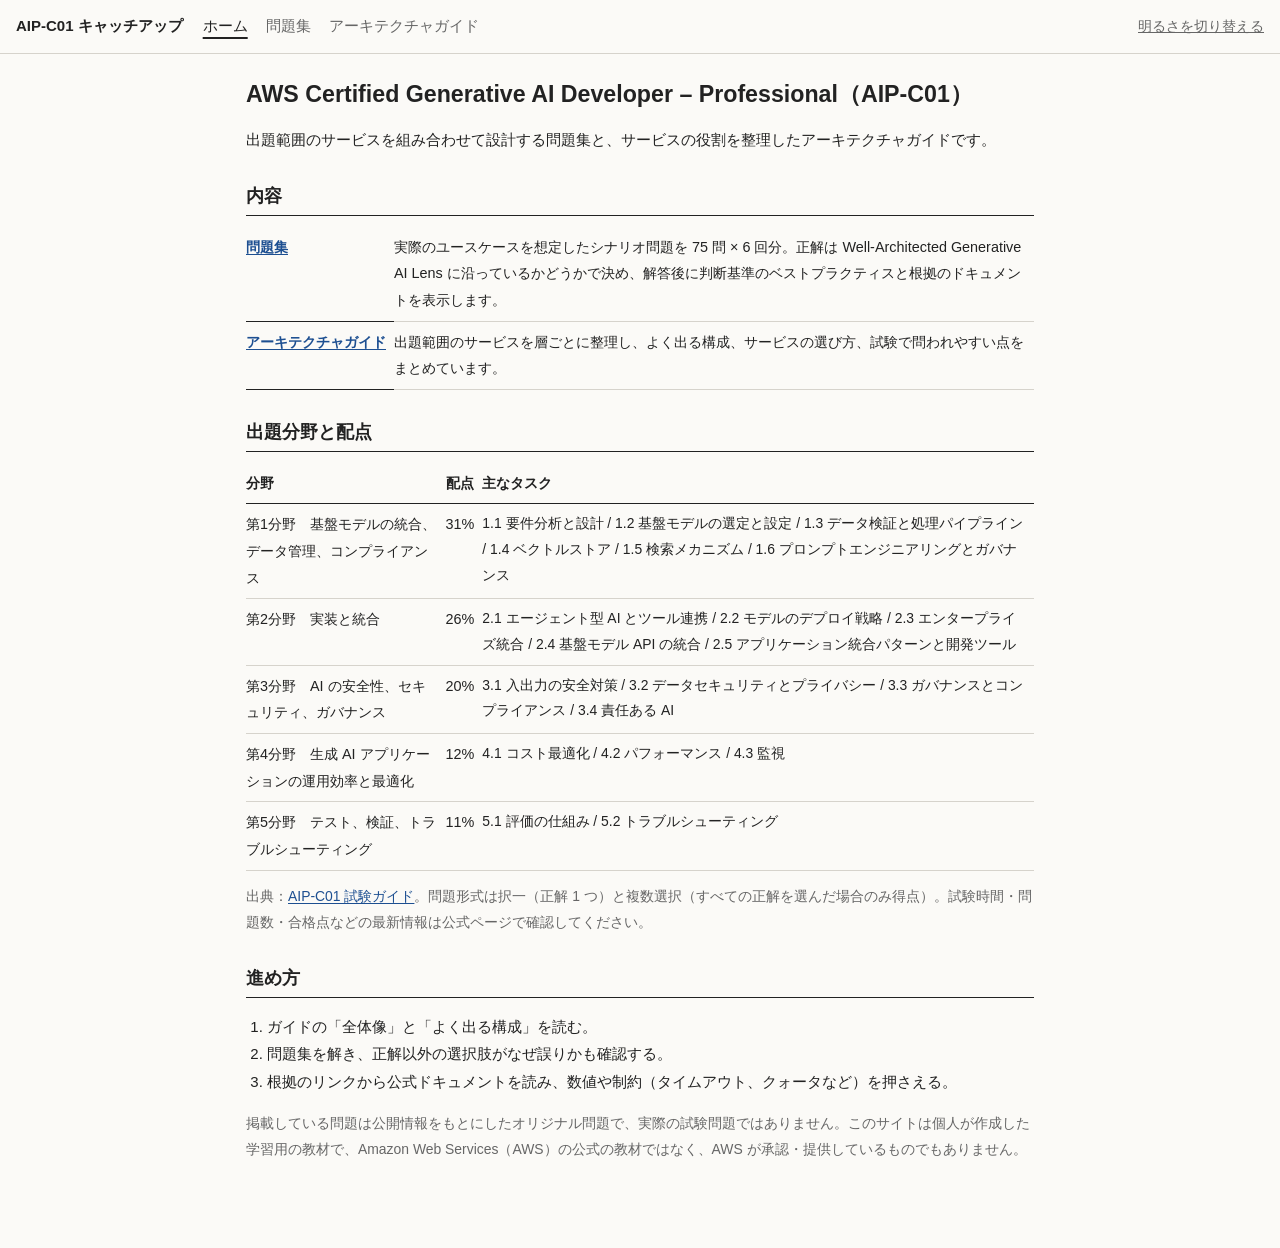
==== commit 42308cfe: "Show per-choice explanations, add NOTICE, license and disclaimer - Show each choice's verdict and re" ====
--- a/index.html
+++ b/index.html
@@ -52,7 +52,7 @@
       <li>問題集を解き、正解以外の選択肢がなぜ誤りかも確認する。</li>
       <li>根拠のリンクから公式ドキュメントを読み、数値や制約（タイムアウト、クォータなど）を押さえる。</li>
     </ol>
-    <p class="small muted">掲載している問題は公開情報をもとにしたオリジナル問題で、実際の試験問題ではありません。</p>
+    <p class="small muted">掲載している問題は公開情報をもとにしたオリジナル問題で、実際の試験問題ではありません。このサイトは個人が作成した学習用の教材で、Amazon Web Services（AWS）の公式の教材ではなく、AWS が承認・提供しているものでもありません。</p>
   </main>
 </body>
 </html>
--- a/css/style.css
+++ b/css/style.css
@@ -94,10 +94,12 @@
 .choice.sel { background: var(--mark); }
 .choice.correct { box-shadow: inset 3px 0 0 var(--ok); }
 .choice.wrong { box-shadow: inset 3px 0 0 var(--ng); }
-.choice .why { display: block; margin-top: 4px; font-size: .88rem; color: var(--muted); }
-.choice .why b { font-weight: 700; }
-.choice.correct .why b { color: var(--ok); }
-.choice.wrong .why b, .choice .why b.ng { color: var(--ng); }
+/* 選択肢ごとの解説 */
+.whylist { margin: 0; }
+.whylist dt { font-weight: 700; margin-top: 10px; }
+.whylist dt.ok { color: var(--ok); }
+.whylist dt.ng { color: var(--ng); }
+.whylist dd { margin: 2px 0 0; padding-left: 12px; border-left: 2px solid var(--rule); }
 
 .result-line { font-weight: 700; margin: 20px 0 4px; }
 .result-line.ok { color: var(--ok); }
@@ -129,3 +131,7 @@
 .arch .arrow { margin: 0 .5em; color: var(--muted); }
 .arch .node.side { display: block; color: var(--muted); font-size: .85rem; margin-top: 4px; }
 .arch .node.side::before { content: "補助："; }
+
+/* 10 問ずつの演習の範囲の選択 */
+select { font: inherit; font-size: .93rem; color: var(--text); background: var(--bg); border: 1px solid var(--rule-strong); border-radius: 2px; padding: 4px 6px; max-width: 100%; }
+#tenOpts label { display: block; margin-bottom: 4px; }
